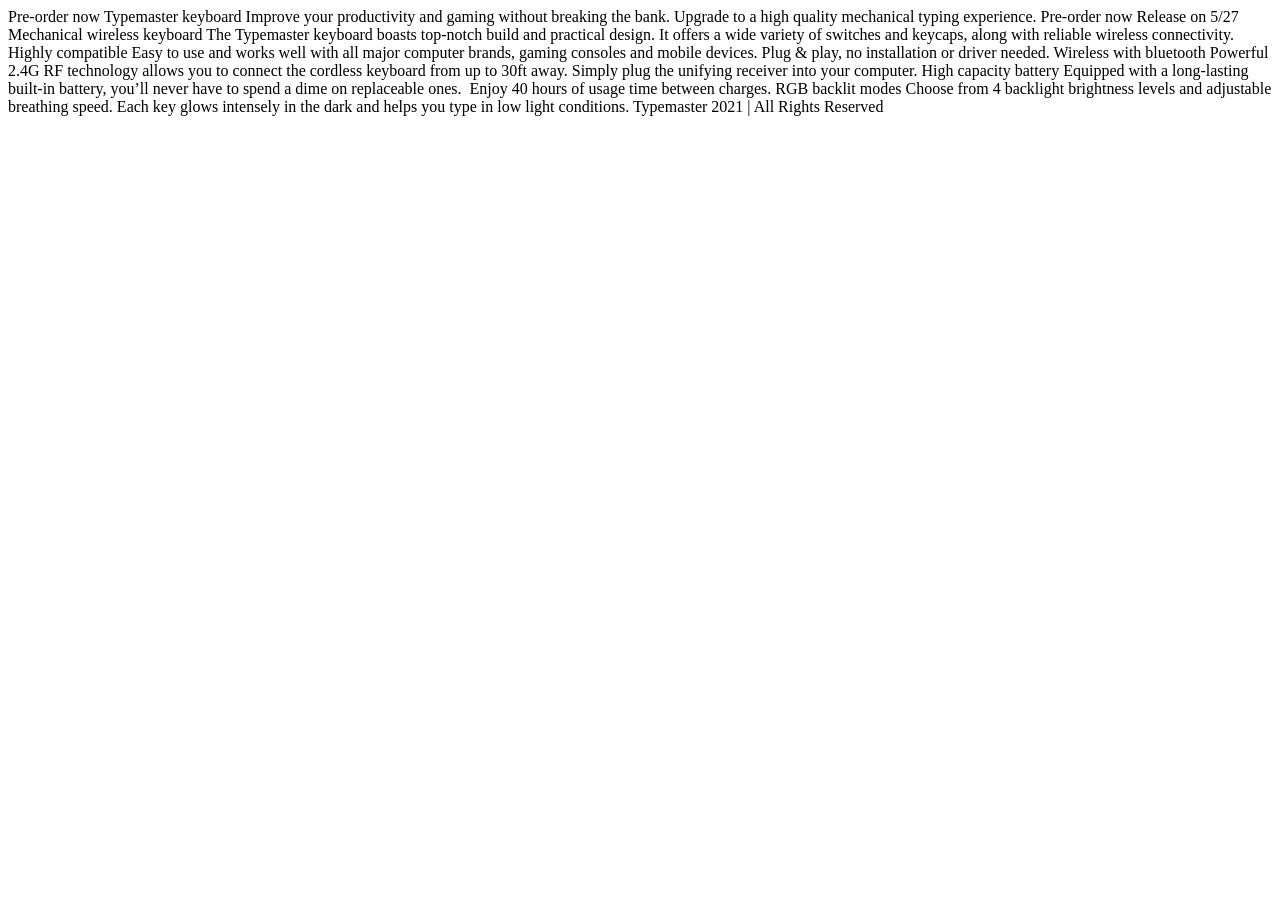
==== starter-code/index.html @ 50f2272d "initial commit" ====
<!DOCTYPE html>
<html lang="en">
<head>
  <meta charset="UTF-8">
  <meta name="viewport" content="width=device-width, initial-scale=1.0">

  <link rel="icon" type="image/png" sizes="32x32" href="./assets/favicon-32x32.png">
  
  <title>Frontend Mentor | Typemaster pre-launch landing page</title>
</head>
<body>
  Pre-order now

  Typemaster keyboard

  Improve your productivity and gaming without breaking the bank. Upgrade to a high quality 
  mechanical typing experience.

  Pre-order now
  Release on 5/27

  Mechanical wireless keyboard
  The Typemaster keyboard boasts top-notch build and practical design. It offers a wide variety 
  of switches and keycaps, along with reliable wireless connectivity.

  Highly compatible
  Easy to use and works well with all major computer brands, gaming consoles and mobile devices. 
  Plug & play, no installation or driver needed.

  Wireless with bluetooth
  Powerful 2.4G RF technology allows you to connect the cordless keyboard from up to 30ft away. 
  Simply plug the unifying receiver into your computer.

  High capacity battery
  Equipped with a long-lasting built-in battery, you’ll never have to spend a dime on replaceable ones. 
  Enjoy 40 hours of usage time between charges.

  RGB backlit modes
  Choose from 4 backlight brightness levels and adjustable breathing speed. Each key glows intensely in the dark and helps
  you type in low light conditions.

  Typemaster 2021 | All Rights Reserved
</body>
</html>
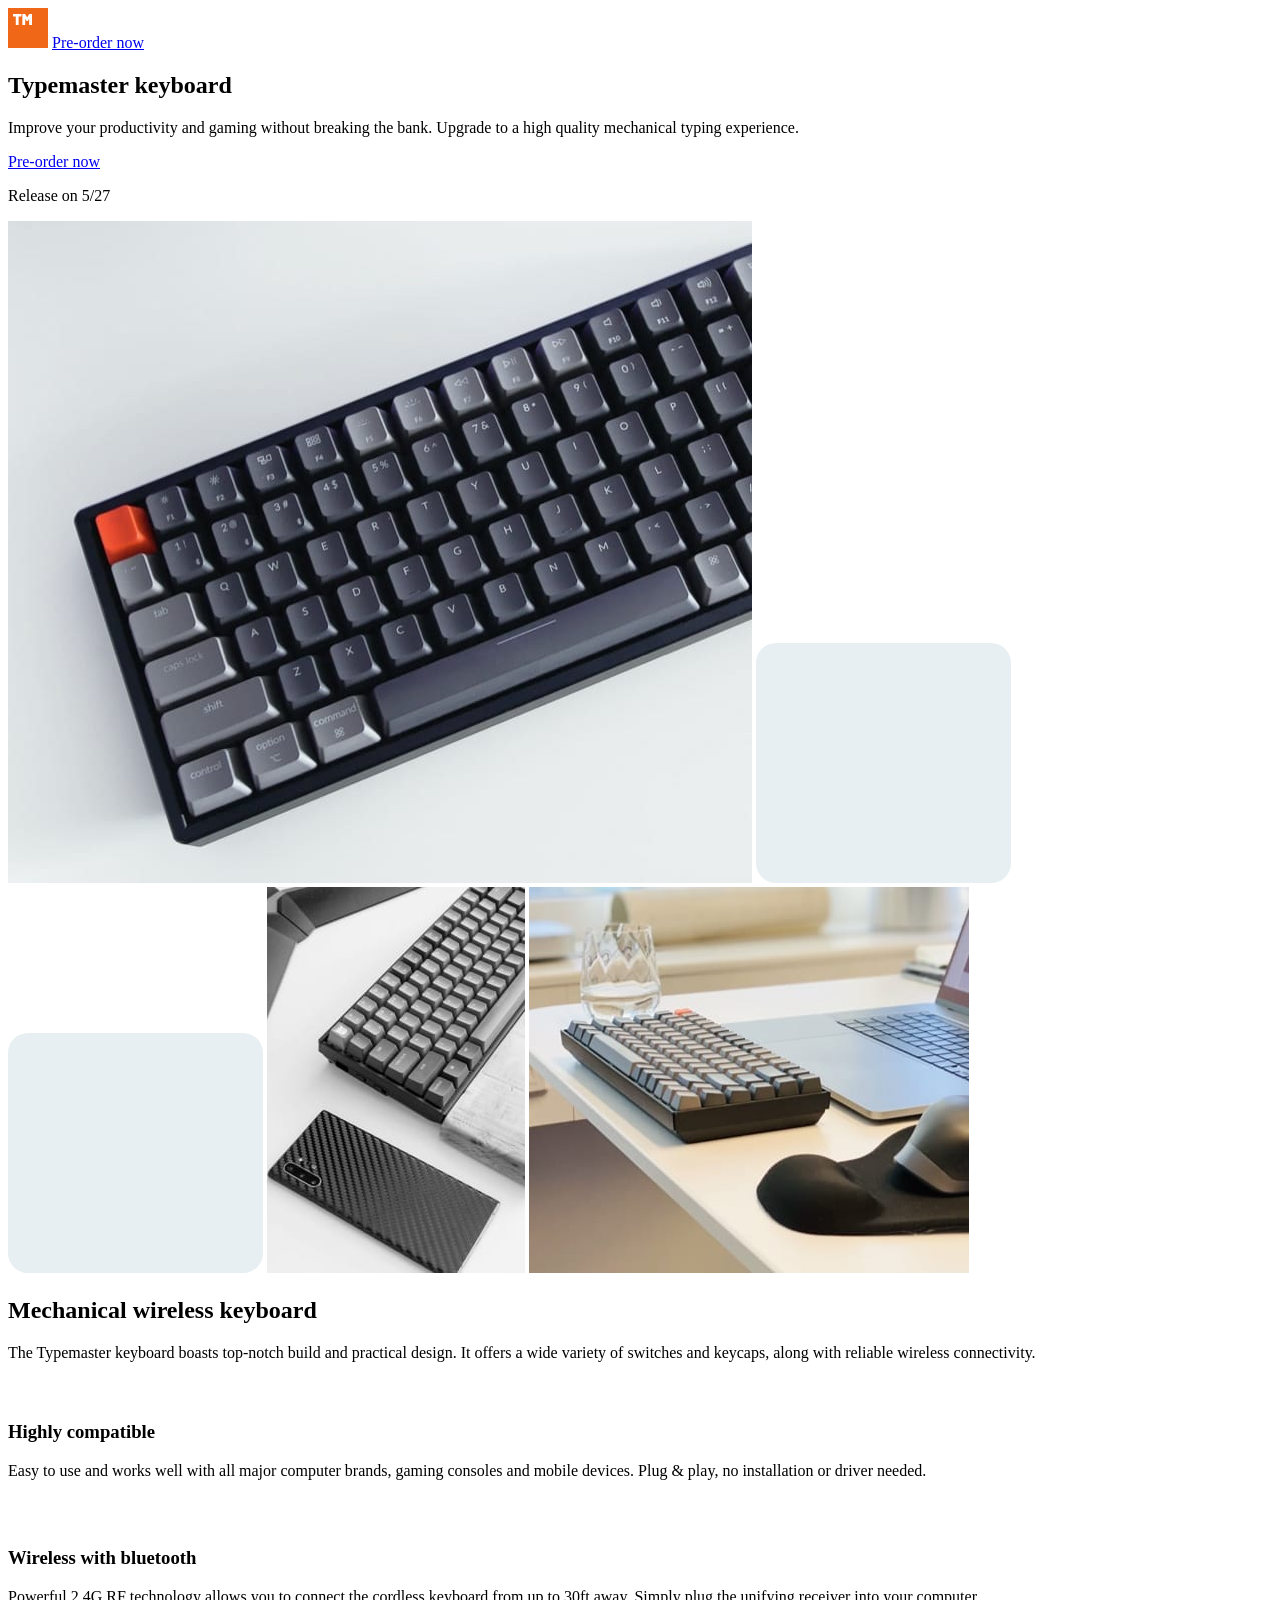
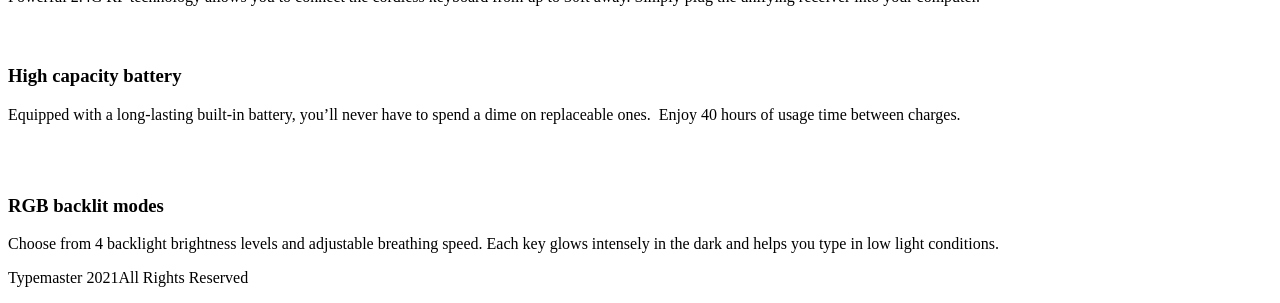
==== commit aa5a6221: "initial html markup created" ====
--- a/starter-code/index.html
+++ b/starter-code/index.html
@@ -1,44 +1,152 @@
 <!DOCTYPE html>
 <html lang="en">
-<head>
-  <meta charset="UTF-8">
-  <meta name="viewport" content="width=device-width, initial-scale=1.0">
+  <head>
+    <meta charset="UTF-8" />
+    <meta name="viewport" content="width=device-width, initial-scale=1.0" />
 
-  <link rel="icon" type="image/png" sizes="32x32" href="./assets/favicon-32x32.png">
-  
-  <title>Frontend Mentor | Typemaster pre-launch landing page</title>
-</head>
-<body>
-  Pre-order now
+    <link
+      rel="icon"
+      type="image/png"
+      sizes="32x32"
+      href="./assets/favicon-32x32.png"
+    />
 
-  Typemaster keyboard
+    <link rel="preconnect" href="https://fonts.gstatic.com" />
+    <link
+      href="https://fonts.googleapis.com/css2?family=Barlow:wght@400;900&display=swap"
+      rel="stylesheet"
+    />
 
-  Improve your productivity and gaming without breaking the bank. Upgrade to a high quality 
-  mechanical typing experience.
+    <title>Frontend Mentor | Typemaster pre-launch landing page</title>
+  </head>
+  <body>
+    <header>
+      <div class="container">
+        <img
+          src="./assets/shared/logo.svg"
+          alt="typemaster company logo"
+          class="company-logo"
+        />
+        <a href="#" class="btn">
+          <span class="btn__text">Pre-order now</span>
+        </a>
+      </div>
+    </header>
 
-  Pre-order now
-  Release on 5/27
+    <main>
+      <div class="container">
+        <article class="site-intro">
+          <div class="intro-main">
+            <h1 class="intro-title">Typemaster keyboard</h1>
+            <p class="intro-body">
+              Improve your productivity and gaming without breaking the bank.
+              Upgrade to a high quality mechanical typing experience.
+            </p>
+            <div class="intro-additional">
+              <a href="#" class="btn btn--accent">
+                <span class="btn__text">Pre-order now</span>
+              </a>
+              <p class="intro-sub-text">Release on 5/27</p>
+            </div>
+          </div>
+          <img
+            src="./assets/mobile/image-keyboard.jpg"
+            alt="image of typemaster keyboard"
+            class="intro-img"
+          />
+          <img
+            src="./assets/shared/pattern-square.svg"
+            alt="grey square pattern"
+            class="square-pattern"
+          />
+        </article>
+        <article class="product-description">
+          <img
+            src="./assets/shared/pattern-square.svg"
+            alt="grey square pattern"
+            class="square-pattern"
+          />
+          <img
+            src="./assets/mobile/image-phone-and-keyboard.jpg"
+            alt="typemaster keyboard next to a phone"
+            class="product-image-1"
+          />
+          <img
+            src="./assets/mobile/image-glass-and-keyboard.jpg"
+            alt="typemaster keyboard with a laptop"
+            class="product-image-2"
+          />
+          <section class="description-text">
+            <h2 class="description-title">Mechanical wireless keyboard</h2>
+            <p class="description-body">
+              The Typemaster keyboard boasts top-notch build and practical
+              design. It offers a wide variety of switches and keycaps, along
+              with reliable wireless connectivity.
+            </p>
+          </section>
+        </article>
+        <article class="product-features">
+          <section class="features">
+            <img
+              src="./assets/shared/icon-compatible.svg"
+              alt="icon of a monitor"
+              class="features-icon"
+            />
+            <h3 class="features-title">Highly compatible</h3>
+            <p class="features-body">
+              Easy to use and works well with all major computer brands, gaming
+              consoles and mobile devices. Plug & play, no installation or
+              driver needed.
+            </p>
+          </section>
+          <section class="features">
+            <img
+              src="./assets/shared/icon-bluetooth.svg"
+              alt="icon of bluetooth symbol"
+              class="features-icon"
+            />
+            <h3 class="features-title">Wireless with bluetooth</h3>
+            <p class="features-body">
+              Powerful 2.4G RF technology allows you to connect the cordless
+              keyboard from up to 30ft away. Simply plug the unifying receiver
+              into your computer.
+            </p>
+          </section>
+          <section class="features">
+            <img
+              src="./assets/shared/icon-battery.svg"
+              alt="icon of a battery"
+              class="features-icon"
+            />
+            <h3 class="features-title">High capacity battery</h3>
+            <p class="features-body">
+              Equipped with a long-lasting built-in battery, you’ll never have
+              to spend a dime on replaceable ones.  Enjoy 40 hours of usage time
+              between charges.
+            </p>
+          </section>
+          <section class="features">
+            <img
+              src="./assets/shared/icon-light.svg"
+              alt="icon of a light bulb"
+              class="features-icon"
+            />
+            <h3 class="features-title">RGB backlit modes</h3>
+            <p class="features-body">
+              Choose from 4 backlight brightness levels and adjustable breathing
+              speed. Each key glows intensely in the dark and helps you type in
+              low light conditions.
+            </p>
+          </section>
+        </article>
+      </div>
+    </main>
 
-  Mechanical wireless keyboard
-  The Typemaster keyboard boasts top-notch build and practical design. It offers a wide variety 
-  of switches and keycaps, along with reliable wireless connectivity.
-
-  Highly compatible
-  Easy to use and works well with all major computer brands, gaming consoles and mobile devices. 
-  Plug & play, no installation or driver needed.
-
-  Wireless with bluetooth
-  Powerful 2.4G RF technology allows you to connect the cordless keyboard from up to 30ft away. 
-  Simply plug the unifying receiver into your computer.
-
-  High capacity battery
-  Equipped with a long-lasting built-in battery, you’ll never have to spend a dime on replaceable ones. 
-  Enjoy 40 hours of usage time between charges.
-
-  RGB backlit modes
-  Choose from 4 backlight brightness levels and adjustable breathing speed. Each key glows intensely in the dark and helps
-  you type in low light conditions.
-
-  Typemaster 2021 | All Rights Reserved
-</body>
-</html>+    <footer>
+      <p class="footer-text">
+        <span class="footer-text--bold"> Typemaster 2021</span>All Rights
+        Reserved
+      </p>
+    </footer>
+  </body>
+</html>
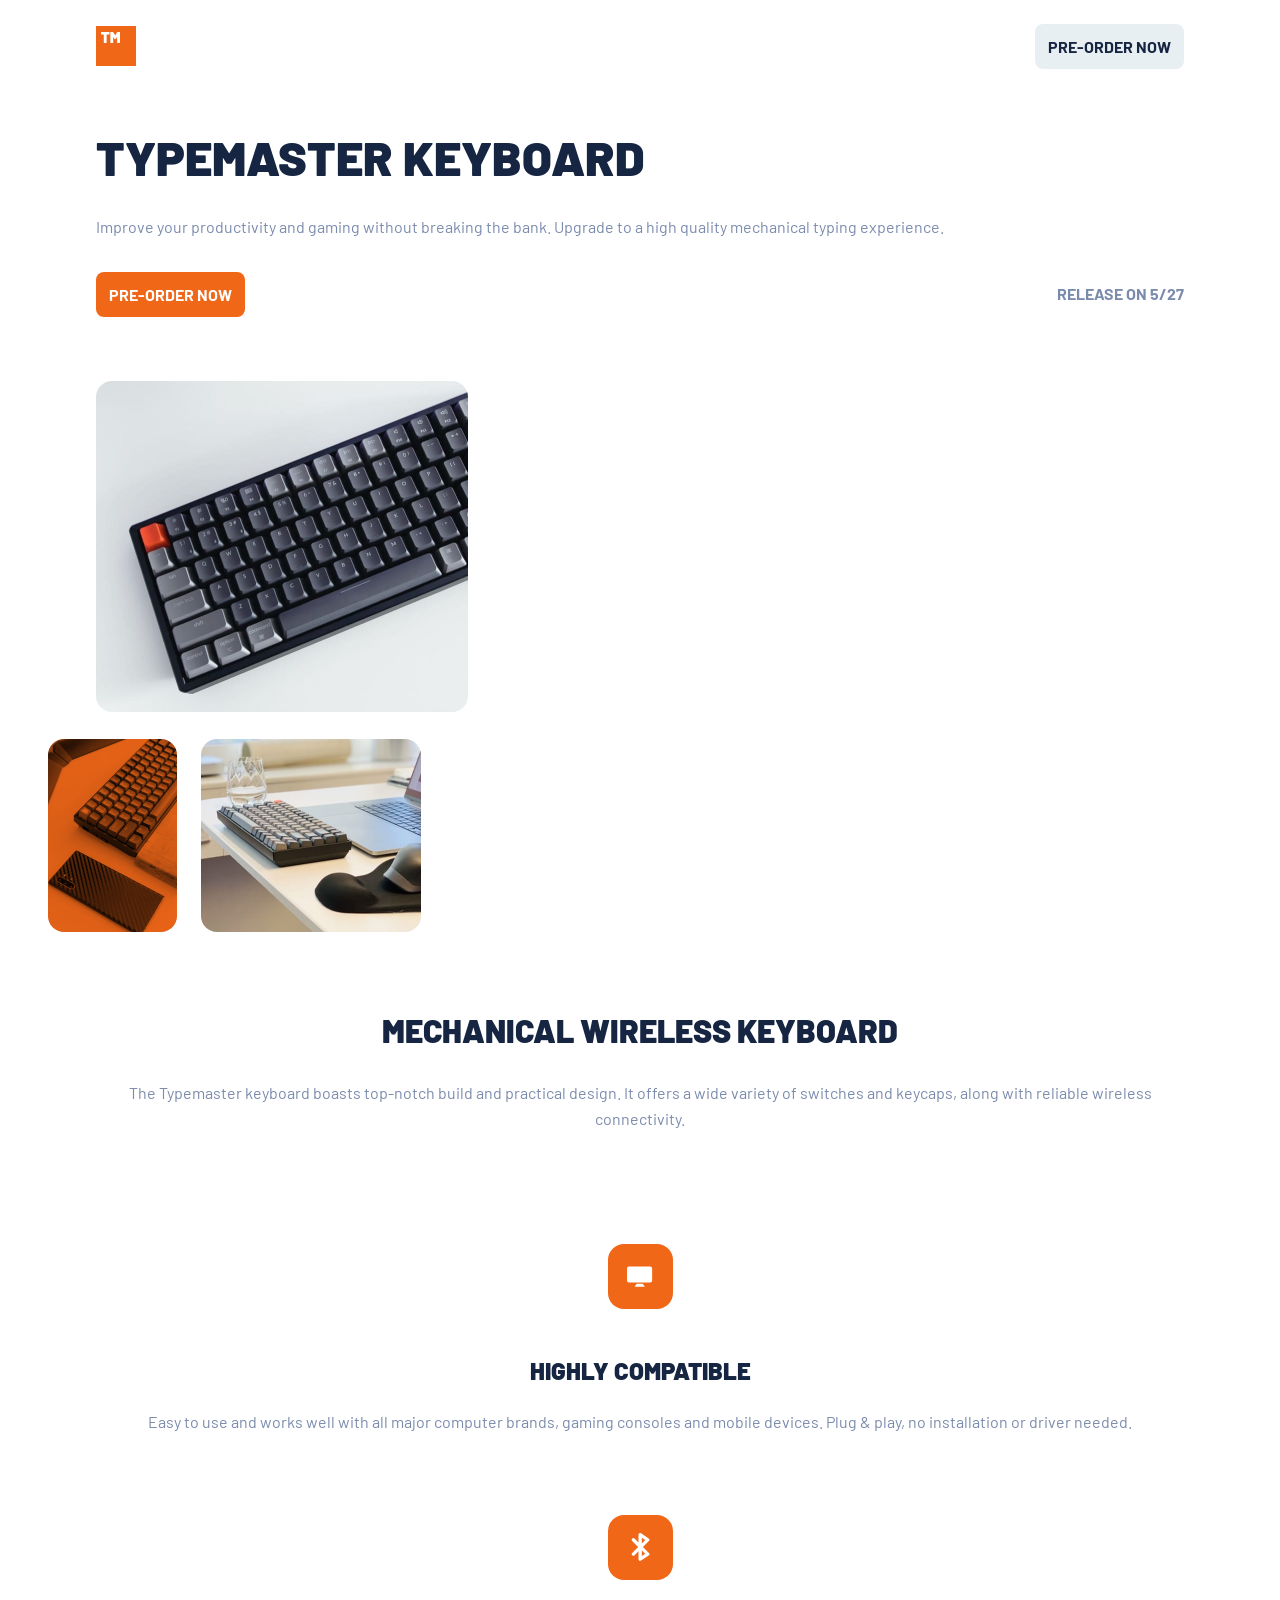
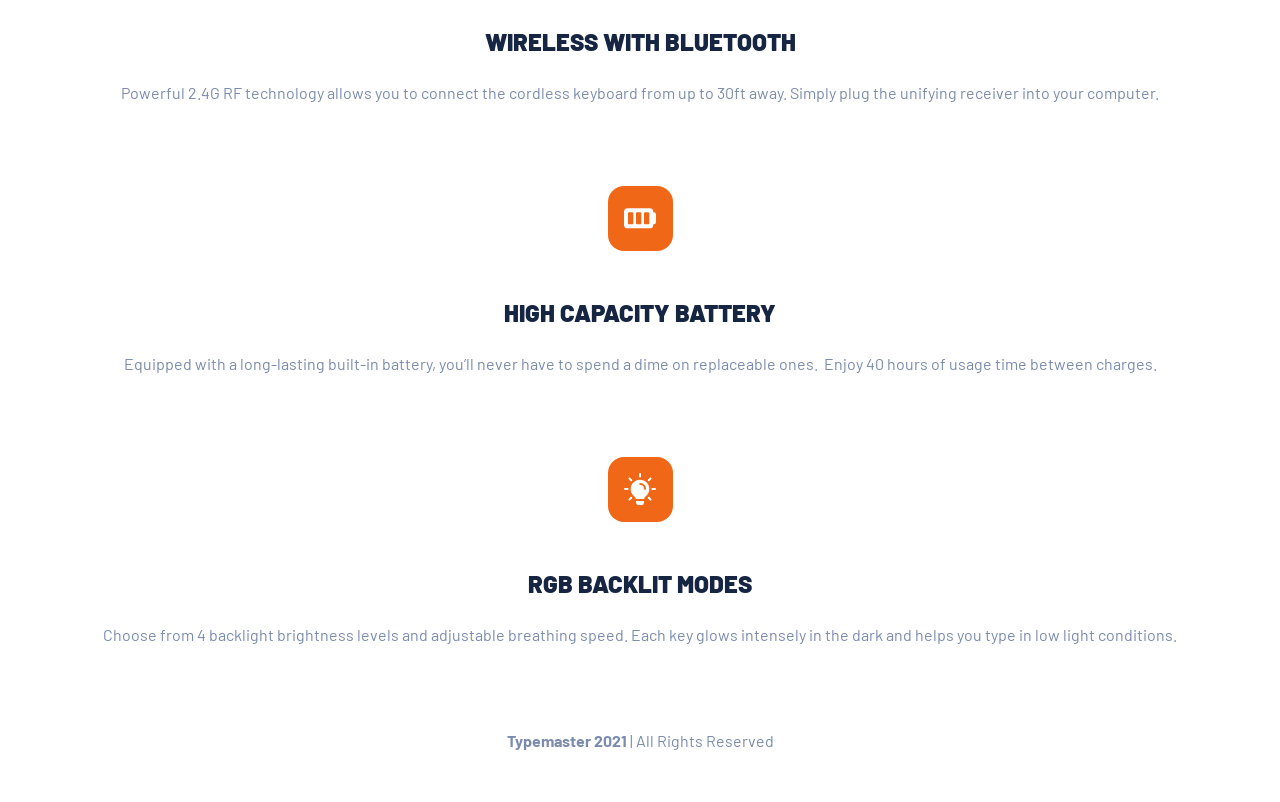
==== commit 09f8ec6c: "developed mobile version" ====
--- a/starter-code/index.html
+++ b/starter-code/index.html
@@ -13,15 +13,16 @@
 
     <link rel="preconnect" href="https://fonts.gstatic.com" />
     <link
-      href="https://fonts.googleapis.com/css2?family=Barlow:wght@400;900&display=swap"
+      href="https://fonts.googleapis.com/css2?family=Barlow:wght@400;700;900&display=swap"
       rel="stylesheet"
     />
 
+    <link rel="stylesheet" type="text/css" href="./style.css" />
     <title>Frontend Mentor | Typemaster pre-launch landing page</title>
   </head>
   <body>
     <header>
-      <div class="container">
+      <div class="container container--flex container--header">
         <img
           src="./assets/shared/logo.svg"
           alt="typemaster company logo"
@@ -42,14 +43,20 @@
               Improve your productivity and gaming without breaking the bank.
               Upgrade to a high quality mechanical typing experience.
             </p>
-            <div class="intro-additional">
+            <div class="intro-additional container--flex">
               <a href="#" class="btn btn--accent">
-                <span class="btn__text">Pre-order now</span>
+                <span class="btn__text btn__text--accent">Pre-order now</span>
               </a>
               <p class="intro-sub-text">Release on 5/27</p>
             </div>
           </div>
           <img
+            src="./assets/mobile/image-keyboard.jpg"
+            alt="image of typemaster keyboard"
+            class="intro-img-mobile"
+          />
+
+          <!-- <img
             src="./assets/mobile/image-keyboard.jpg"
             alt="image of typemaster keyboard"
             class="intro-img"
@@ -58,25 +65,23 @@
             src="./assets/shared/pattern-square.svg"
             alt="grey square pattern"
             class="square-pattern"
-          />
+          /> -->
         </article>
         <article class="product-description">
-          <img
-            src="./assets/shared/pattern-square.svg"
-            alt="grey square pattern"
-            class="square-pattern"
-          />
-          <img
-            src="./assets/mobile/image-phone-and-keyboard.jpg"
-            alt="typemaster keyboard next to a phone"
-            class="product-image-1"
-          />
-          <img
-            src="./assets/mobile/image-glass-and-keyboard.jpg"
-            alt="typemaster keyboard with a laptop"
-            class="product-image-2"
-          />
-          <section class="description-text">
+          <div class="img-container container--flex">
+            <img
+              src="./assets/shared/pattern-square.svg"
+              alt="grey square pattern"
+              class="square-pattern"
+            />
+            <div class="product-img-1-mobile"></div>
+            <img
+              src="./assets/mobile/image-glass-and-keyboard.jpg"
+              alt="typemaster keyboard with a laptop"
+              class="product-img-2-mobile"
+            />
+          </div>
+          <section class="description-text center">
             <h2 class="description-title">Mechanical wireless keyboard</h2>
             <p class="description-body">
               The Typemaster keyboard boasts top-notch build and practical
@@ -85,13 +90,14 @@
             </p>
           </section>
         </article>
-        <article class="product-features">
+        <article class="product-features center">
           <section class="features">
-            <img
-              src="./assets/shared/icon-compatible.svg"
-              alt="icon of a monitor"
-              class="features-icon"
-            />
+            <div class="features-icon">
+              <img
+                src="./assets/shared/icon-compatible.svg"
+                alt="icon of a monitor"
+              />
+            </div>
             <h3 class="features-title">Highly compatible</h3>
             <p class="features-body">
               Easy to use and works well with all major computer brands, gaming
@@ -100,11 +106,12 @@
             </p>
           </section>
           <section class="features">
-            <img
-              src="./assets/shared/icon-bluetooth.svg"
-              alt="icon of bluetooth symbol"
-              class="features-icon"
-            />
+            <div class="features-icon">
+              <img
+                src="./assets/shared/icon-bluetooth.svg"
+                alt="icon of bluetooth symbol"
+              />
+            </div>
             <h3 class="features-title">Wireless with bluetooth</h3>
             <p class="features-body">
               Powerful 2.4G RF technology allows you to connect the cordless
@@ -113,11 +120,12 @@
             </p>
           </section>
           <section class="features">
-            <img
-              src="./assets/shared/icon-battery.svg"
-              alt="icon of a battery"
-              class="features-icon"
-            />
+            <div class="features-icon">
+              <img
+                src="./assets/shared/icon-battery.svg"
+                alt="icon of bluetooth symbol"
+              />
+            </div>
             <h3 class="features-title">High capacity battery</h3>
             <p class="features-body">
               Equipped with a long-lasting built-in battery, you’ll never have
@@ -126,11 +134,12 @@
             </p>
           </section>
           <section class="features">
-            <img
-              src="./assets/shared/icon-light.svg"
-              alt="icon of a light bulb"
-              class="features-icon"
-            />
+            <div class="features-icon">
+              <img
+                src="./assets/shared/icon-light.svg"
+                alt="icon of bluetooth symbol"
+              />
+            </div>
             <h3 class="features-title">RGB backlit modes</h3>
             <p class="features-body">
               Choose from 4 backlight brightness levels and adjustable breathing
@@ -143,9 +152,8 @@
     </main>
 
     <footer>
-      <p class="footer-text">
-        <span class="footer-text--bold"> Typemaster 2021</span>All Rights
-        Reserved
+      <p class="footer-text center">
+        <span> Typemaster 2021</span> | All Rights Reserved
       </p>
     </footer>
   </body>
--- a/starter-code/style.css
+++ b/starter-code/style.css
@@ -0,0 +1,187 @@
+/* GENERAL STYLES */
+* {
+  margin: 0;
+  padding: 0;
+  box-sizing: border-box;
+}
+
+html {
+  overflow-x: hidden;
+}
+
+body {
+  font-family: "Barlow", sans-serif;
+  width: 100vw;
+  overflow-x: hidden;
+}
+
+.btn {
+  background-color: #e8eff2;
+  padding: 0.8em;
+  border-radius: 0.5rem;
+  text-decoration: none;
+}
+
+.btn--accent {
+  background-color: #f16718;
+}
+
+/* TYPOGRAPHY */
+h1,
+h2,
+h3 {
+  font-weight: 900;
+  text-transform: uppercase;
+  color: #162542;
+}
+
+h1 {
+  font-size: 3rem;
+  line-height: 3rem;
+}
+
+h2 {
+  font-size: 2rem;
+  line-height: 2.25rem;
+  padding: 0 2em;
+}
+
+h3 {
+  font-size: 1.5rem;
+  line-height: 1.75rem;
+  padding: 0 2.5em;
+}
+
+p {
+  line-height: 1.625rem;
+  color: #7b8bad;
+}
+
+span {
+  font-weight: 700;
+}
+
+.btn__text {
+  text-transform: uppercase;
+  color: #162542;
+}
+
+.btn__text--accent {
+  color: #ffffff;
+}
+
+.intro-title {
+  margin-bottom: 0.7em;
+}
+
+.intro-body {
+  margin-bottom: 2em;
+}
+
+.intro-sub-text {
+  text-transform: uppercase;
+  font-weight: 700;
+}
+
+.description-title {
+  margin-bottom: 1em;
+}
+
+/* LAYOUT */
+.container {
+  width: 85%;
+  margin: 0 auto;
+}
+
+.container--flex {
+  display: flex;
+}
+
+.center {
+  text-align: center;
+}
+
+.square-pattern {
+  display: none;
+}
+
+/* header and intro*/
+header {
+  padding-top: 1.5em;
+  margin-bottom: 4em;
+}
+
+.container--header {
+  justify-content: space-between;
+  align-items: center;
+}
+
+.company-logo {
+  border-radius: 0;
+}
+
+.intro-additional {
+  justify-content: space-between;
+  align-items: center;
+  margin-bottom: 4em;
+}
+
+.intro-img-mobile {
+  width: 23.25rem;
+  height: 20.6875rem;
+  margin-bottom: 1.5em;
+  border-radius: 1rem;
+}
+
+/* product description */
+.product-description {
+  margin-bottom: 7em;
+}
+
+.img-container {
+  width: 115%;
+  margin-bottom: 5em;
+}
+
+.product-img-1-mobile {
+  margin-right: 1.5em;
+  background-image: url("./assets/mobile/image-phone-and-keyboard.jpg");
+  background-color: #f16718;
+  border-radius: 1rem;
+  width: 8.0625rem;
+  height: 12.0625rem;
+  background-size: cover;
+  background-blend-mode: multiply;
+  margin-left: -3em;
+}
+
+.product-img-2-mobile {
+  width: 13.75rem;
+  height: 12.0625rem;
+  border-radius: 1rem;
+}
+
+/* product features */
+.features {
+  margin-bottom: 5em;
+}
+
+.features-icon {
+  background-color: #f16718;
+  width: 4.0625rem;
+  height: 4.0625rem;
+  display: flex;
+  justify-content: center;
+  align-items: center;
+  border-radius: 1rem;
+  margin: 0 auto 3em auto;
+}
+
+.features-title {
+  margin-bottom: 1em;
+}
+
+/* footer */
+footer {
+  margin: 2em 0 3em 0;
+}
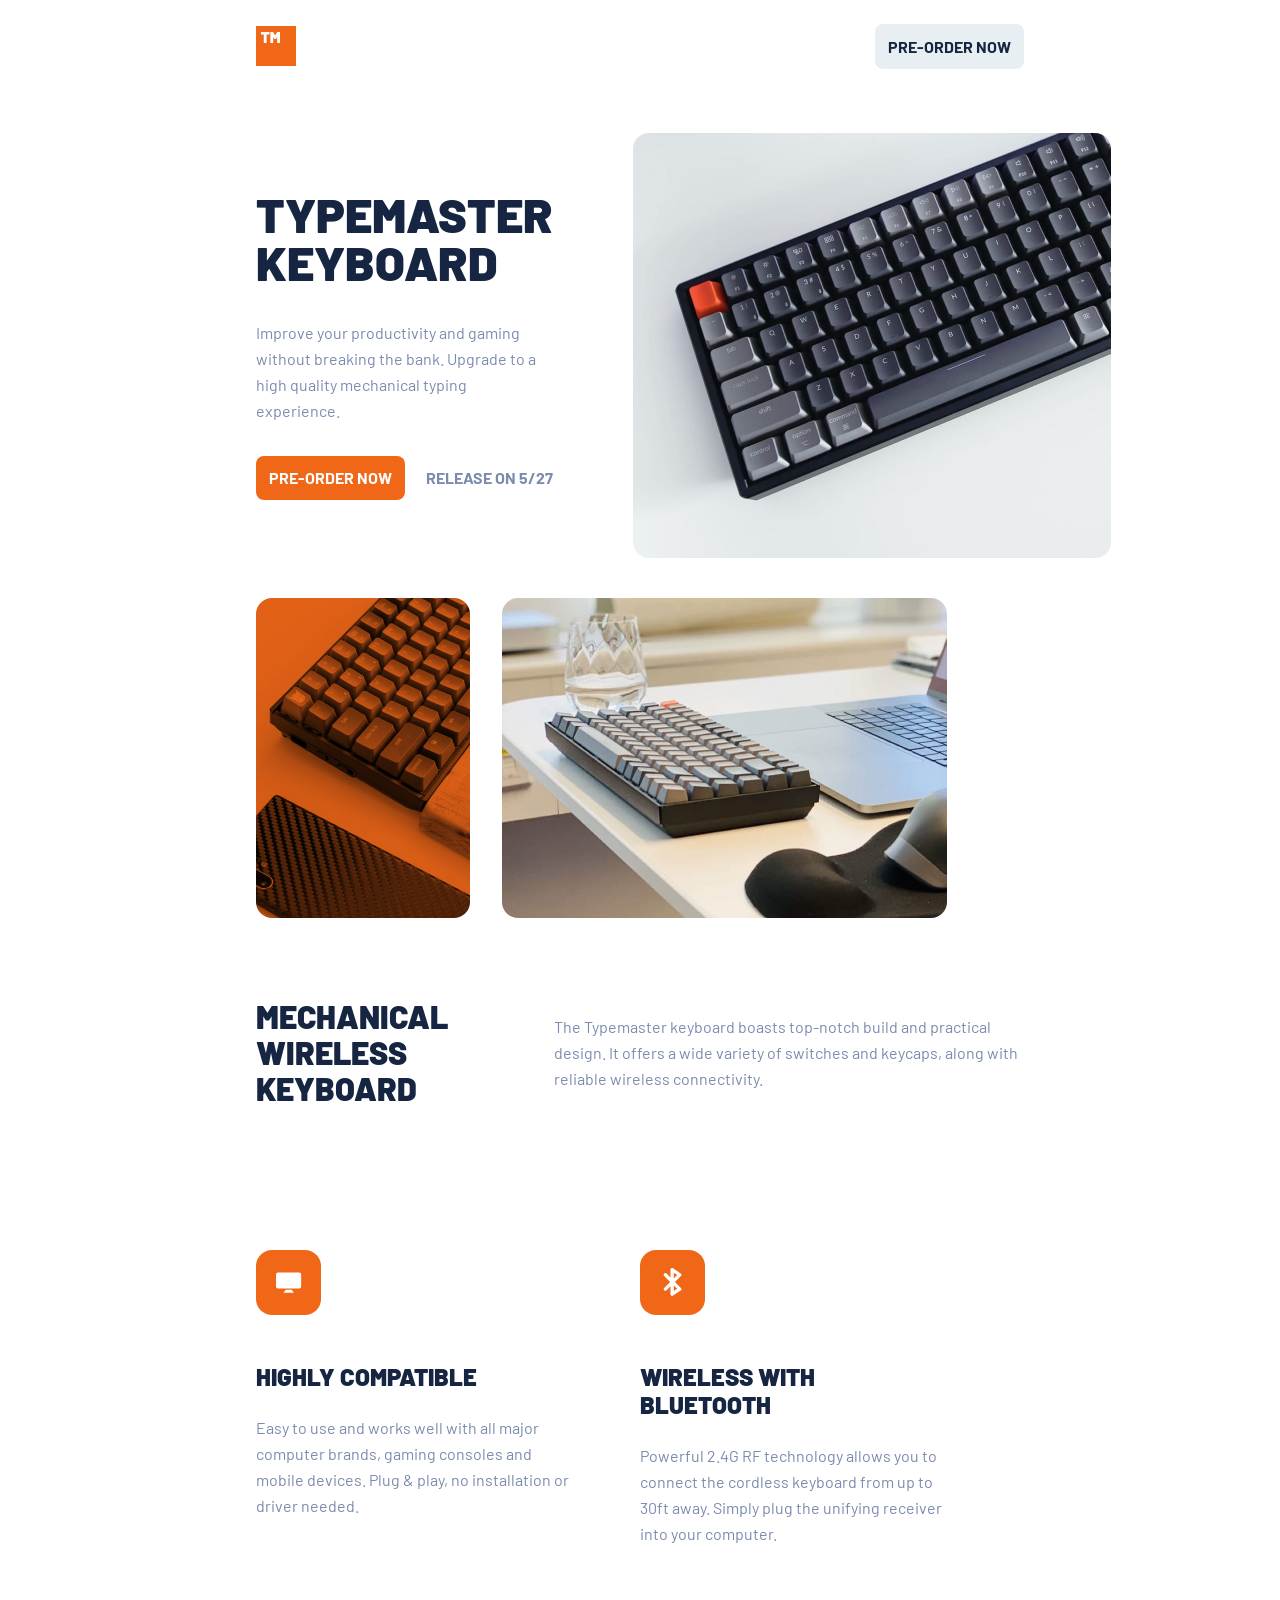
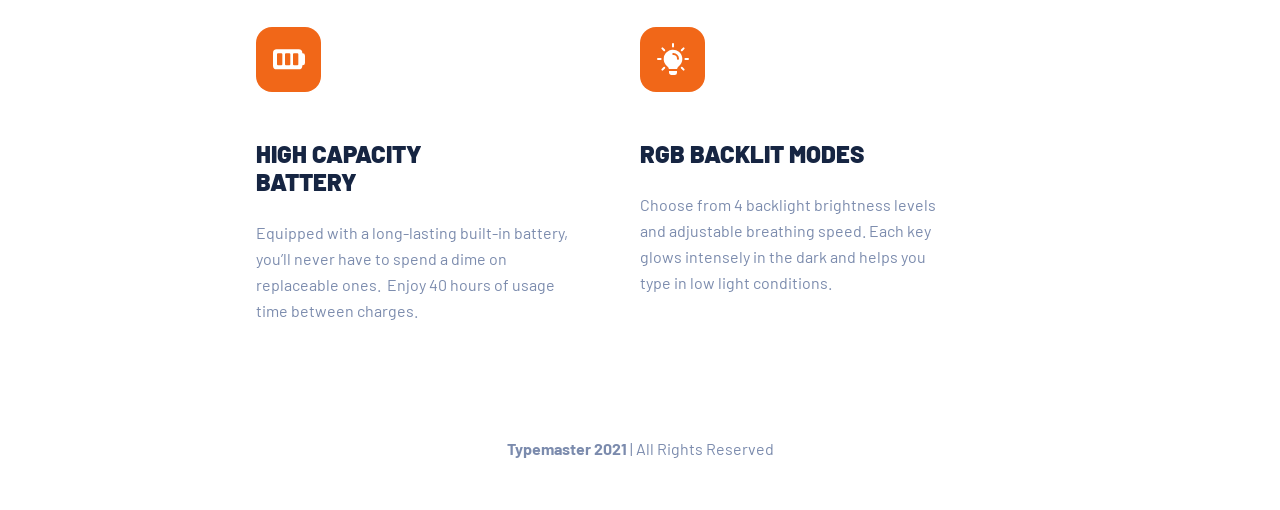
==== commit 4220b2a8: "developed tablet version" ====
--- a/starter-code/index.html
+++ b/starter-code/index.html
@@ -55,17 +55,16 @@
             alt="image of typemaster keyboard"
             class="intro-img-mobile"
           />
-
-          <!-- <img
-            src="./assets/mobile/image-keyboard.jpg"
+          <img
+            src="./assets/tablet/image-keyboard.jpg"
             alt="image of typemaster keyboard"
-            class="intro-img"
+            class="intro-img-tablet"
           />
           <img
             src="./assets/shared/pattern-square.svg"
             alt="grey square pattern"
             class="square-pattern"
-          /> -->
+          />
         </article>
         <article class="product-description">
           <div class="img-container container--flex">
@@ -74,11 +73,17 @@
               alt="grey square pattern"
               class="square-pattern"
             />
-            <div class="product-img-1-mobile"></div>
+            <div class="product-img-1-mobile img-tint"></div>
+            <div class="product-img-1-tablet img-tint"></div>
             <img
               src="./assets/mobile/image-glass-and-keyboard.jpg"
               alt="typemaster keyboard with a laptop"
               class="product-img-2-mobile"
+            />
+            <img
+              src="./assets/tablet/image-glass-and-keyboard.jpg"
+              alt="typemaster keyboard with a laptop"
+              class="product-img-2-tablet"
             />
           </div>
           <section class="description-text center">
--- a/starter-code/style.css
+++ b/starter-code/style.css
@@ -3,10 +3,6 @@
   margin: 0;
   padding: 0;
   box-sizing: border-box;
-}
-
-html {
-  overflow-x: hidden;
 }
 
 body {
@@ -87,10 +83,30 @@
   margin-bottom: 1em;
 }
 
+@media screen and (min-width: 768px) {
+  h2 {
+    padding: 0;
+  }
+
+  h3 {
+    padding: 0 6em 0 0;
+  }
+
+  .description-body {
+    margin-left: 5em;
+    padding-top: 1em;
+  }
+
+  .features-body {
+    padding-right: 4.2em;
+  }
+}
+
 /* LAYOUT */
 .container {
   width: 85%;
   margin: 0 auto;
+  max-width: 375px;
 }
 
 .container--flex {
@@ -103,6 +119,13 @@
 
 .square-pattern {
   display: none;
+}
+
+@media screen and (min-width: 768px) {
+  .container {
+    width: 90%;
+    max-width: 768px;
+  }
 }
 
 /* header and intro*/
@@ -133,6 +156,37 @@
   border-radius: 1rem;
 }
 
+.intro-img-tablet {
+  display: none;
+}
+
+@media screen and (min-width: 768px) {
+  .site-intro {
+    display: flex;
+    margin-bottom: 2.5em;
+  }
+
+  .intro-main {
+    margin: auto 0;
+  }
+
+  .intro-additional {
+    margin-bottom: 0;
+  }
+
+  .intro-img-mobile {
+    display: none;
+  }
+
+  .intro-img-tablet {
+    display: block;
+    width: 29.875rem;
+    height: 26.5625rem;
+    border-radius: 1rem;
+    margin-left: 5em;
+  }
+}
+
 /* product description */
 .product-description {
   margin-bottom: 7em;
@@ -143,22 +197,69 @@
   margin-bottom: 5em;
 }
 
+.img-tint {
+  background-color: #f16718;
+  border-radius: 1rem;
+  background-size: cover;
+  background-blend-mode: multiply;
+}
+
 .product-img-1-mobile {
   margin-right: 1.5em;
   background-image: url("./assets/mobile/image-phone-and-keyboard.jpg");
-  background-color: #f16718;
-  border-radius: 1rem;
   width: 8.0625rem;
   height: 12.0625rem;
-  background-size: cover;
-  background-blend-mode: multiply;
   margin-left: -3em;
+}
+
+.product-img-1-tablet {
+  display: none;
+  background-image: url("./assets/tablet/image-phone-and-keyboard.jpg");
+  width: 13.375rem;
+  height: 20rem;
 }
 
 .product-img-2-mobile {
   width: 13.75rem;
   height: 12.0625rem;
   border-radius: 1rem;
+}
+
+.product-img-2-tablet {
+  display: none;
+  width: 27.8125rem;
+  height: 20rem;
+  border-radius: 1rem;
+}
+
+@media screen and (min-width: 768px) {
+  .container {
+    width: 90%;
+    max-width: 768px;
+  }
+
+  .product-img-1-mobile {
+    display: none;
+  }
+
+  .product-img-1-tablet {
+    display: block;
+    margin-right: 2em;
+  }
+
+  .product-img-2-mobile {
+    display: none;
+  }
+
+  .product-img-2-tablet {
+    display: block;
+  }
+
+  .description-text {
+    display: flex;
+    text-align: left;
+    justify-content: space-between;
+  }
 }
 
 /* product features */
@@ -181,6 +282,22 @@
   margin-bottom: 1em;
 }
 
+@media screen and (min-width: 768px) {
+  .product-features {
+    display: flex;
+    flex-wrap: wrap;
+    text-align: left;
+  }
+
+  .features {
+    width: 50%;
+  }
+
+  .features-icon {
+    margin: 0 auto 3em 0;
+  }
+}
+
 /* footer */
 footer {
   margin: 2em 0 3em 0;
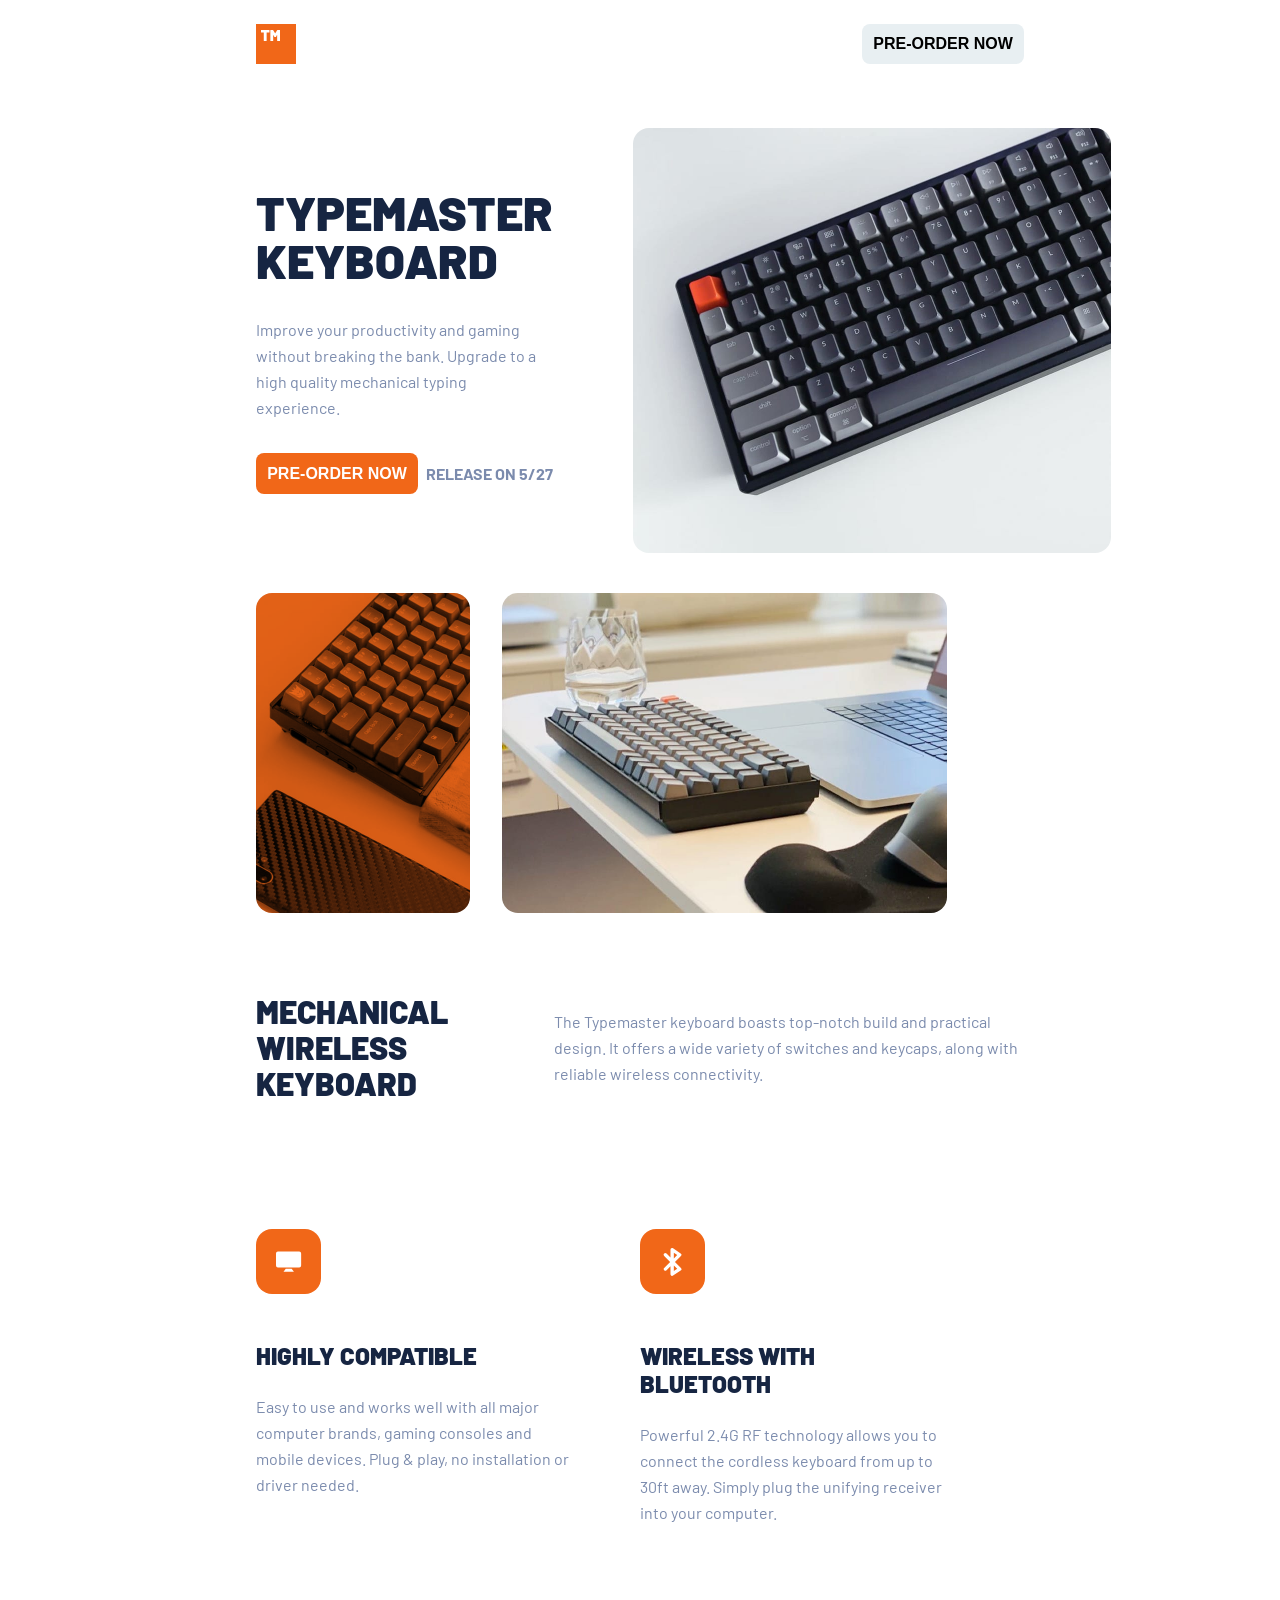
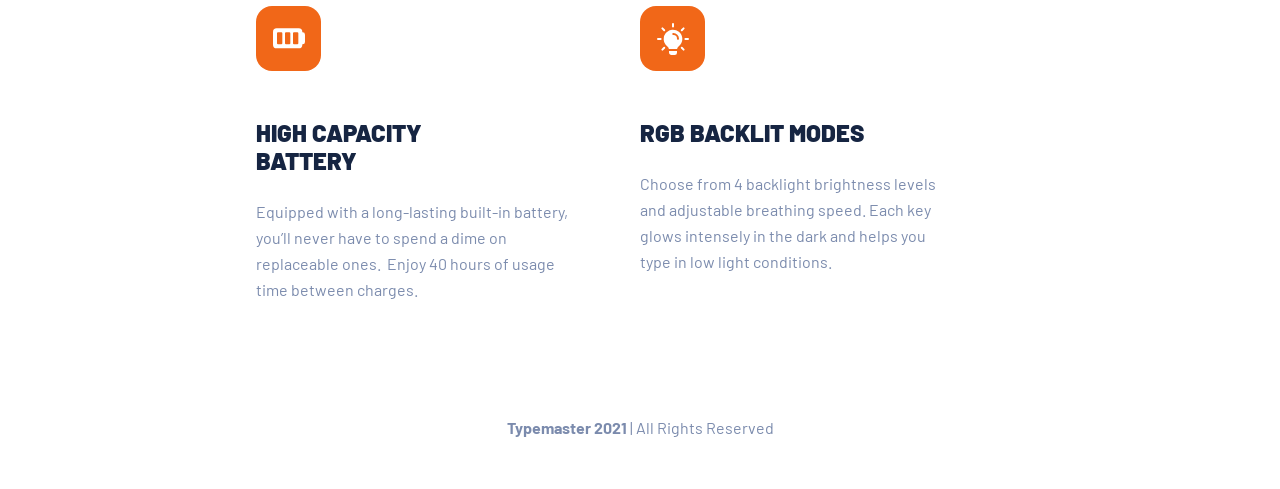
==== commit c0f2e9d2: "developed desktop version" ====
--- a/starter-code/index.html
+++ b/starter-code/index.html
@@ -28,9 +28,7 @@
           alt="typemaster company logo"
           class="company-logo"
         />
-        <a href="#" class="btn">
-          <span class="btn__text">Pre-order now</span>
-        </a>
+        <button class="btn">Pre-order now</button>
       </div>
     </header>
 
@@ -44,9 +42,7 @@
               Upgrade to a high quality mechanical typing experience.
             </p>
             <div class="intro-additional container--flex">
-              <a href="#" class="btn btn--accent">
-                <span class="btn__text btn__text--accent">Pre-order now</span>
-              </a>
+              <button class="btn btn--accent">Pre-order now</button>
               <p class="intro-sub-text">Release on 5/27</p>
             </div>
           </div>
@@ -61,20 +57,21 @@
             class="intro-img-tablet"
           />
           <img
+            src="./assets/desktop/image-keyboard.jpg"
+            alt="image of typemaster keyboard"
+            class="intro-img-desktop"
+          />
+          <img
             src="./assets/shared/pattern-square.svg"
             alt="grey square pattern"
-            class="square-pattern"
+            class="square-pattern-1"
           />
         </article>
         <article class="product-description">
           <div class="img-container container--flex">
-            <img
-              src="./assets/shared/pattern-square.svg"
-              alt="grey square pattern"
-              class="square-pattern"
-            />
             <div class="product-img-1-mobile img-tint"></div>
             <div class="product-img-1-tablet img-tint"></div>
+            <div class="product-img-1-desktop img-tint"></div>
             <img
               src="./assets/mobile/image-glass-and-keyboard.jpg"
               alt="typemaster keyboard with a laptop"
@@ -84,6 +81,16 @@
               src="./assets/tablet/image-glass-and-keyboard.jpg"
               alt="typemaster keyboard with a laptop"
               class="product-img-2-tablet"
+            />
+            <img
+              src="./assets/desktop/image-glass-and-keyboard.jpg"
+              alt="typemaster keyboard with a laptop"
+              class="product-img-2-desktop"
+            />
+            <img
+              src="./assets/shared/pattern-square.svg"
+              alt="grey square pattern"
+              class="square-pattern-2"
             />
           </div>
           <section class="description-text center">
--- a/starter-code/style.css
+++ b/starter-code/style.css
@@ -13,13 +13,30 @@
 
 .btn {
   background-color: #e8eff2;
-  padding: 0.8em;
-  border-radius: 0.5rem;
+  padding: 0.7em;
+  border-radius: 0.5em;
   text-decoration: none;
+  text-transform: uppercase;
+  font-size: 1rem;
+  border: none;
+  font-weight: 700;
 }
 
 .btn--accent {
   background-color: #f16718;
+  color: #ffffff;
+}
+
+@media screen and (min-width: 1440px) {
+  .btn:hover {
+    background-color: #162542;
+    color: #ffffff;
+    cursor: pointer;
+  }
+
+  .btn--accent:hover {
+    background-color: #ff9b62;
+  }
 }
 
 /* TYPOGRAPHY */
@@ -57,15 +74,6 @@
   font-weight: 700;
 }
 
-.btn__text {
-  text-transform: uppercase;
-  color: #162542;
-}
-
-.btn__text--accent {
-  color: #ffffff;
-}
-
 .intro-title {
   margin-bottom: 0.7em;
 }
@@ -92,6 +100,10 @@
     padding: 0 6em 0 0;
   }
 
+  .description-title {
+    margin-bottom: 0.5em;
+  }
+
   .description-body {
     margin-left: 5em;
     padding-top: 1em;
@@ -99,6 +111,28 @@
 
   .features-body {
     padding-right: 4.2em;
+  }
+}
+
+@media screen and (min-width: 1440px) {
+  h1 {
+    font-size: 3.5rem;
+  }
+
+  h3 {
+    padding: 0 3em 0 0;
+  }
+
+  .description-text {
+    margin-left: 9em;
+  }
+
+  .description-body {
+    margin-left: 0;
+  }
+
+  .features-body {
+    padding-right: 1em;
   }
 }
 
@@ -117,7 +151,11 @@
   text-align: center;
 }
 
-.square-pattern {
+.square-pattern-1 {
+  display: none;
+}
+
+.square-pattern-2 {
   display: none;
 }
 
@@ -128,6 +166,26 @@
   }
 }
 
+@media screen and (min-width: 1440px) {
+  .container {
+    width: 80%;
+    max-width: 1440px;
+  }
+
+  .square-pattern-1 {
+    display: block;
+    position: absolute;
+    right: -9em;
+  }
+
+  .square-pattern-2 {
+    display: block;
+    position: absolute;
+    left: -17em;
+    bottom: 0;
+  }
+}
+
 /* header and intro*/
 header {
   padding-top: 1.5em;
@@ -160,6 +218,10 @@
   display: none;
 }
 
+.intro-img-desktop {
+  display: none;
+}
+
 @media screen and (min-width: 768px) {
   .site-intro {
     display: flex;
@@ -184,6 +246,40 @@
     height: 26.5625rem;
     border-radius: 1rem;
     margin-left: 5em;
+  }
+}
+
+@media screen and (min-width: 1440px) {
+  .site-intro {
+    justify-content: space-between;
+    padding-right: 1em;
+  }
+
+  .intro-main {
+    margin: 4.5em 0;
+  }
+
+  .intro-additional {
+    justify-content: flex-start;
+  }
+
+  .btn--accent {
+    margin-right: 2.5em;
+  }
+
+  .intro-img-tablet {
+    display: none;
+  }
+
+  .intro-img-desktop {
+    display: block;
+    width: 33.75rem;
+    height: 30rem;
+    border-radius: 1rem;
+  }
+
+  .intro-main {
+    width: 35%;
   }
 }
 
@@ -219,6 +315,14 @@
   height: 20rem;
 }
 
+.product-img-1-desktop {
+  display: none;
+  background-image: url("./assets/desktop/image-phone-and-keyboard.jpg");
+  width: 15.9375rem;
+  height: 30rem;
+  margin-right: 2rem;
+}
+
 .product-img-2-mobile {
   width: 13.75rem;
   height: 12.0625rem;
@@ -232,12 +336,14 @@
   border-radius: 1rem;
 }
 
+.product-img-2-desktop {
+  display: none;
+  width: 27.8125rem;
+  height: 30rem;
+  border-radius: 1rem;
+}
+
 @media screen and (min-width: 768px) {
-  .container {
-    width: 90%;
-    max-width: 768px;
-  }
-
   .product-img-1-mobile {
     display: none;
   }
@@ -259,6 +365,40 @@
     display: flex;
     text-align: left;
     justify-content: space-between;
+  }
+}
+
+@media screen and (min-width: 1440px) {
+  .product-description {
+    display: flex;
+  }
+
+  .img-container {
+    position: relative;
+    padding-left: 1em;
+  }
+
+  .product-img-1-tablet {
+    display: none;
+  }
+
+  .product-img-1-desktop {
+    display: block;
+  }
+
+  .product-img-2-tablet {
+    display: none;
+  }
+
+  .product-img-2-desktop {
+    display: block;
+  }
+
+  .description-text {
+    flex-direction: column;
+    justify-content: center;
+    align-items: center;
+    margin-top: -4em;
   }
 }
 
@@ -298,6 +438,15 @@
   }
 }
 
+@media screen and (min-width: 1440px) {
+  .product-features {
+    justify-content: space-between;
+  }
+  .features {
+    width: 23%;
+  }
+}
+
 /* footer */
 footer {
   margin: 2em 0 3em 0;
